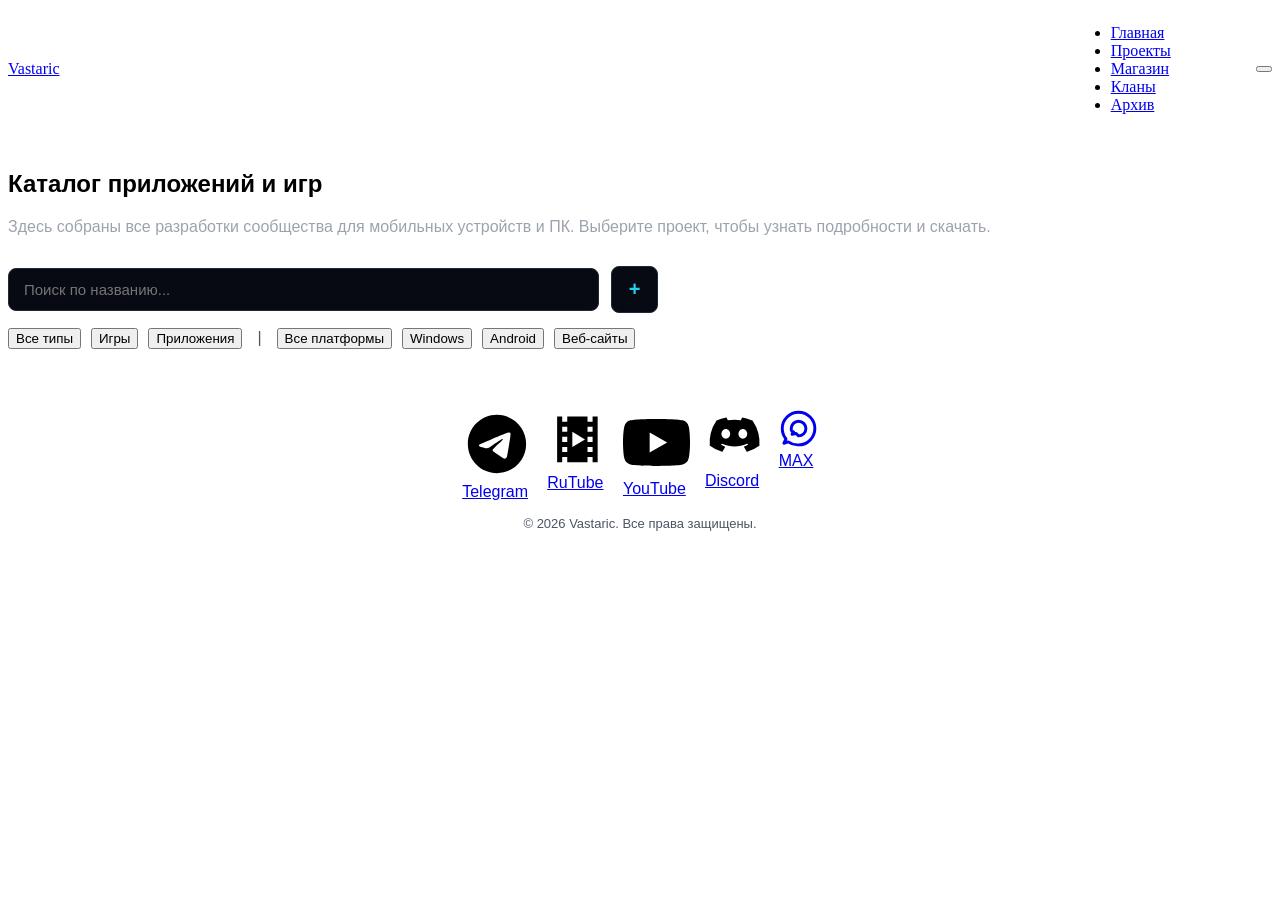
==== projects.html @ 5b7cc246 "Update projects.html" ====
<!DOCTYPE html>
<html lang="ru">
<head>
    <meta charset="UTF-8">
    <meta name="viewport" content="width=device-width, initial-scale=1.0">
    <title>Каталог приложений — Vastaric</title>
    <link rel="icon" type="image/png" href="favicon.png" />
    <link rel="stylesheet" href="styles.css">
    <link rel="stylesheet" href="css/social.css">
    <link rel="stylesheet" href="css/decorations.css">
    <link rel="manifest" href="manifest.json">
</head>
<body>

    <!-- НАВИГАЦИЯ (HEADER) — ИСПРАВЛЕННЫЙ ИДЕАЛЬНЫЙ ВАРИАНТ -->
    <header>
        <div class="container header-wrapper" style="display: flex; justify-content: space-between; align-items: center; position: relative;">
            
            <!-- Левая часть: Логотип -->
            <a href="index.html" class="logo">Vastaric</a>
            
            <!-- Правая часть: Меню и Аватарки -->
            <div style="display: flex; align-items: center; gap: 20px;">
                
                <!-- Меню навигации -->
                <nav id="nav-menu">
                    <!-- Профиль для ТЕЛЕФОНОВ (виден только внутри шторки бургера) -->
                    <div class="menu-profile mobile-profile-block" style="display: none; align-items: center; gap: 10px; padding-bottom: 20px; border-bottom: 1px solid #1f2937; margin-bottom: 20px; cursor: pointer;">
                        <span id="header-avatar-img-mobile"></span>
                        <span class="menu-username" id="header-username-mobile">Гость</span>
                    </div>
                    <ul>
                        <li><a href="index.html">Главная</a></li>
                        <li><a href="projects.html" class="active">Проекты</a></li>
                        <li><a href="marketplace.html">Магазин</a></li>
                        <li><a href="clans.html">Кланы</a></li>
                        <li><a href="https://kristallc.github.io/Archive/">Архив</a></li>
                    </ul>
                </nav>

                <!-- ПРОФИЛЬ ДЛЯ ПК (Красиво стоит справа от меню на больших экранах) -->
                <div class="pc-profile-block" id="user-profile-block" style="display: flex; align-items: center; gap: 10px; cursor: pointer;">
                    <span id="header-avatar-img-pc"></span>
                    <span class="menu-username" id="header-username" style="color: white; font-weight: bold; font-size: 14px;">Гость</span>
                </div>

                <!-- Кнопка Бургера (3 полоски для мобилок) -->
                <button class="burger-menu" id="burger-btn" aria-label="Открыть меню">
                    <span></span>
                    <span></span>
                    <span></span>
                    <span></span>
                </button>
            </div>
        </div>
    </header>

    <!-- ХАБ ПРИЛОЖЕНИЙ -->
    <div class="container" style="margin-top: 40px; margin-bottom: 60px; font-family: sans-serif;">
        <h2 class="section-title">Каталог приложений и игр</h2>
        <p style="color: #9ca3af; margin-bottom: 30px;">Здесь собраны все разработки сообщества для мобильных устройств и ПК. Выберите проект, чтобы узнать подробности и скачать.</p>

        <!-- ПАНЕЛЬ ПОИСКА И ФИЛЬТРОВ -->
        <div class="filter-panel" style="margin-bottom: 30px; display: flex; flex-direction: column; gap: 15px; font-family: sans-serif;">

            <!-- Строка текстового поиска И СОВРЕМЕННАЯ КНОПКА-ПЛЮС -->
            <div style="display: flex; align-items: center; gap: 12px; width: 100%; max-width: 650px;">
                <input type="text" id="search-input" placeholder="Поиск по названию..." style="flex-grow: 1; padding: 12px 15px; background-color: #070a12; border: 1px solid #1f2937; color: white; border-radius: 8px; font-size: 15px; outline: none; transition: border-color 0.3s; box-sizing: border-box;">
                
                <a href="https://forms.gle/2n77WhnxKWFDs7wy7" target="_blank" class="add-project-btn" title="Опубликовать свой проект" style="display: flex; align-items: center; justify-content: center; width: 45px; height: 45px; background-color: #070a12; border: 1px solid #1f2937; color: #22d3ee; border-radius: 8px; font-size: 20px; font-weight: bold; text-decoration: none; transition: 0.2s; box-shadow: 0 0 10px rgba(34, 211, 238, 0.02); flex-shrink: 0;">
                    +
                </a>
            </div>

            <!-- Кнопки-фильтры -->
            <div class="filter-group" style="display: flex; flex-wrap: wrap; gap: 10px;">
                <!-- Фильтры по типу -->
                <button class="filter-btn active" data-filter-type="all">Все типы</button>
                <button class="filter-btn" data-filter-type="game">Игры</button>
                <button class="filter-btn" data-filter-type="app">Приложения</button>

                <span style="color: #4b5563; align-self: center; margin: 0 5px;">|</span>

                <!-- Фильтры по платформе -->
                <button class="filter-btn active" data-filter-plat="all">Все платформы</button>
                <button class="filter-btn" data-filter-plat="windows">Windows</button>
                <button class="filter-btn" data-filter-plat="android">Android</button>
                <button class="filter-btn" data-filter-plat="site">Веб-сайты</button>
            </div>
        </div>

        <!-- Сетка карточек -->
        <div class="grid" id="projects-grid"></div>
    </div>

    <!-- ПОДВАЛ САЙТА (FOOTER) -->
    <footer>
        <div class="container footer-content" style="display: flex; flex-direction: column; align-items: center; gap: 15px; font-family: sans-serif;">

            <!-- Кнопки социальных сетей -->
            <div class="social-links" style="display: flex; flex-wrap: wrap; justify-content: center; gap: 15px;">

                <!-- Telegram -->
                <a href="https://t.me/kristall_official20" target="_blank" class="social-btn tg-btn" title="Канал в Telegram">
                    <svg viewBox="0 0 24 24"><path d="M12 2C6.48 2 2 6.48 2 12s4.48 10 10 10 10-4.48 10-10S17.52 2 12 2zm4.64 6.8c-.15 1.58-.8 5.42-1.13 7.19-.14.75-.42 1-.68 1.03-.58.05-1.02-.38-1.58-.75-.88-.58-1.38-.94-2.23-1.5-.99-.65-.35-1.01.22-1.59.15-.15 2.71-2.48 2.76-2.69a.2.2 0 0 0-.05-.18c-.06-.05-.14-.03-.21-.02-.09.02-1.49.95-4.22 2.79-.4.27-.76.41-1.08.4-.36-.01-1.04-.2-1.55-.37-.63-.2-1.12-.31-1.08-.66.02-.18.27-.36.74-.55 2.92-1.27 4.86-2.11 5.83-2.51 2.78-1.16 3.35-1.36 3.73-1.36.08 0 .27.02.39.12.1.08.13.19.14.27-.01.06.01.24 0 .38z"/></svg>
                    Telegram
                </a>

                <!-- RuTube -->
                <a href="https://rutube.ru/channel/33194879" target="_blank" class="social-btn rt-btn" title="Канал на RuTube">
                    <svg viewBox="0 0 24 24"><path d="M18 3v2h-2V3H8v2H6V3H4v18h2v-2h2v2h8v-2h2v2h2V3h-2zM8 17H6v-2h2v2zm0-4H6v-2h2v2zm0-4H6V7h2v2zm10 8h-2v-2h2v2zm0-4h-2v-2h2v2zm0-4h-2V7h2v2zM10 9l5 3-5 3V9z"/></svg>
                    RuTube
                </a>

                <!-- YouTube -->
                <a href="https://www.youtube.com/@kristall.officiallYT" target="_blank" class="social-btn yt-btn" title="Канал на YouTube">
                    <svg viewBox="0 0 24 24"><path d="M23.498 6.186a3.016 3.016 0 0 0-2.122-2.136C19.505 3.545 12 3.545 12 3.545s-7.505 0-9.377.505A3.017 3.017 0 0 0 .502 6.186C0 8.07 0 12 0 12s0 3.88.502 5.764a3.016 3.016 0 0 0 2.122 2.136c1.871.505 9.376.505 9.376.505s7.505 0 9.377-.505a3.015 3.015 0 0 0 2.122-2.136C24 15.88 24 12 24 12s0-3.93-.502-5.814zM9.545 15.568V8.432L15.818 12l-6.273 3.568z"/></svg>
                    YouTube
                </a>

                <!-- Discord -->
                <a href="https://discord.gg/wHtpgGZUa" target="_blank" class="social-btn dc-btn" title="Наш сервер Discord">
                    <svg viewBox="0 0 24 24"><path d="M19.27 4.73a16.14 16.14 0 0 0-3.97-1.23.13.13 0 0 0-.14.07c-.17.31-.37.72-.5 1.03a14.9 14.9 0 0 0-5.32 0 9.77 9.77 0 0 0-.52-1.03.13.13 0 0 0-.14-.07 16.14 16.14 0 0 0-3.97 1.23.13.13 0 0 0-.06.05A16.18 16.18 0 0 0 1.95 14.9a.15.15 0 0 0 .06.1 16.42 16.42 0 0 0 4.96 2.5.14.14 0 0 0 .15-.05c.42-.58.8-1.2 1.12-1.86a.14.14 0 0 0-.07-.2 10.84 10.84 0 0 1-1.51-.72.15.15 0 0 1-.01-.24c.1-.07.2-.15.3-.23a.13.13 0 0 1 .14-.02c3.27 1.5 6.8 1.5 10.02 0a.13.13 0 0 1 .14.02c.1.08.2.16.3.23a.15.15 0 0 1-.01.24 9.8 9.8 0 0 1-1.51.71.14.14 0 0 0-.07.2c.33.66.7 1.28 1.12 1.86a.14.14 0 0 0 .15.05 16.34 16.34 0 0 0 4.97-2.5.15.15 0 0 0 .06-.1 16.18 16.18 0 0 0-2.77-10.12.12.12 0 0 0-.06-.05zM8.52 12.17c-.98 0-1.79-.9-1.79-2s.8-2 1.79-2 1.79.9 1.79 2-.8 2-1.79 2zm6.96 0c-.98 0-1.79-.9-1.79-2s.8-2 1.79-2 1.79.9 1.79 2-.8 2-1.79 2z"/></svg>
                    Discord
                </a>
                
                <!-- MAX -->
                <a href="https://max.ru/join/QDrD5L_pHnzSSzXfVB5rnBnu8Hh9Vn0X8IVQMDAHbcg" target="_blank" class="social-btn max-btn" title="Канал в MAX">
                    <svg viewBox="0 0 24 24" fill="none" stroke="currentColor" stroke-width="1.8" stroke-linecap="round" stroke-linejoin="round">
                        <path d="M12 22c5.523 0 10-4.477 10-10S17.523 2 12 2 2 6.477 2 12c0 2.41.85 4.62 2.27 6.35L3 21l2.65-.82A9.941 9.941 0 0 0 12 22z"/>
                        <path d="M12 16.5c2.485 0 4.5-2.015 4.5-4.5S14.485 7.5 12 7.5s-4.5 2.015-4.5 4.5.6 1.4 1.5 2.2l-1 1.3 2.5-.5z"/>
                    </svg>
                    MAX
                </a>                

            </div>

            <!-- Текст копирайта -->
            <p style="margin: 0; color: #4b5563; font-size: 13px; text-align: center;">&copy; 2026 Vastaric. Все права защищены.</p>
        </div>
    </footer>

    <!-- СВЯЗКА СКРИПТОВ -->
    <script src="js/core.js"></script>
    <script src="js/content.js"></script>
    <script src="js/interface.js"></script>
    <script src="js/app.js"></script>

</body>
</html>
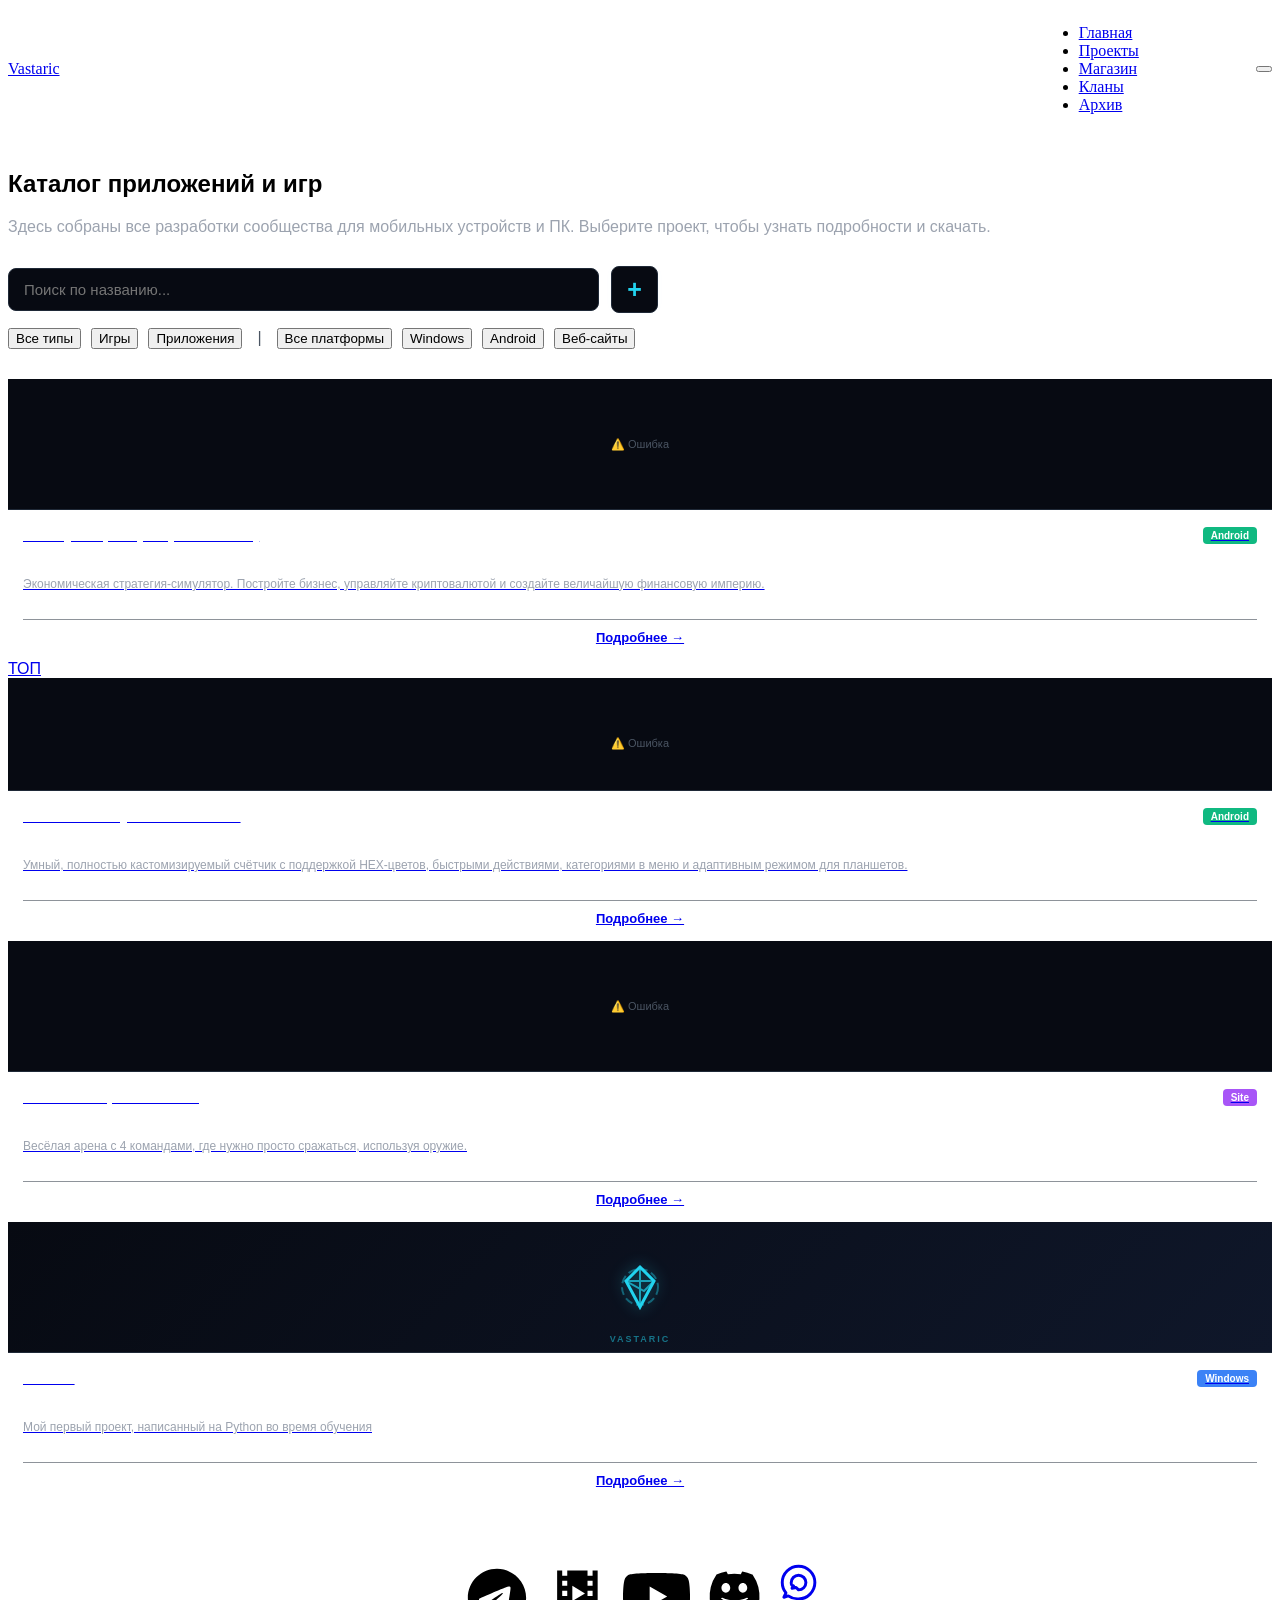
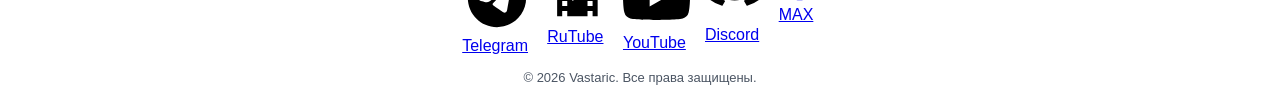
==== commit ff3c87e7: "Update projects.html" ====
--- a/projects.html
+++ b/projects.html
@@ -67,7 +67,7 @@
             <div style="display: flex; align-items: center; gap: 12px; width: 100%; max-width: 650px;">
                 <input type="text" id="search-input" placeholder="Поиск по названию..." style="flex-grow: 1; padding: 12px 15px; background-color: #070a12; border: 1px solid #1f2937; color: white; border-radius: 8px; font-size: 15px; outline: none; transition: border-color 0.3s; box-sizing: border-box;">
                 
-                <a href="https://forms.gle/2n77WhnxKWFDs7wy7" target="_blank" class="add-project-btn" title="Опубликовать свой проект" style="display: flex; align-items: center; justify-content: center; width: 45px; height: 45px; background-color: #070a12; border: 1px solid #1f2937; color: #22d3ee; border-radius: 8px; font-size: 20px; font-weight: bold; text-decoration: none; transition: 0.2s; box-shadow: 0 0 10px rgba(34, 211, 238, 0.02); flex-shrink: 0;">
+                <a href="https://forms.gle/2n77WhnxKWFDs7wy7" target="_blank" class="add-project-btn" title="Опубликовать свой проект" style="display: flex; align-items: center; justify-content: center; width: 45px; height: 45px; background-color: #070a12; border: 1px solid #1f2937; color: #22d3ee; border-radius: 8px; font-size: 25px; font-weight: bold; text-decoration: none; transition: 0.2s; box-shadow: 0 0 10px rgba(34, 211, 238, 0.02); flex-shrink: 0;">
                     +
                 </a>
             </div>
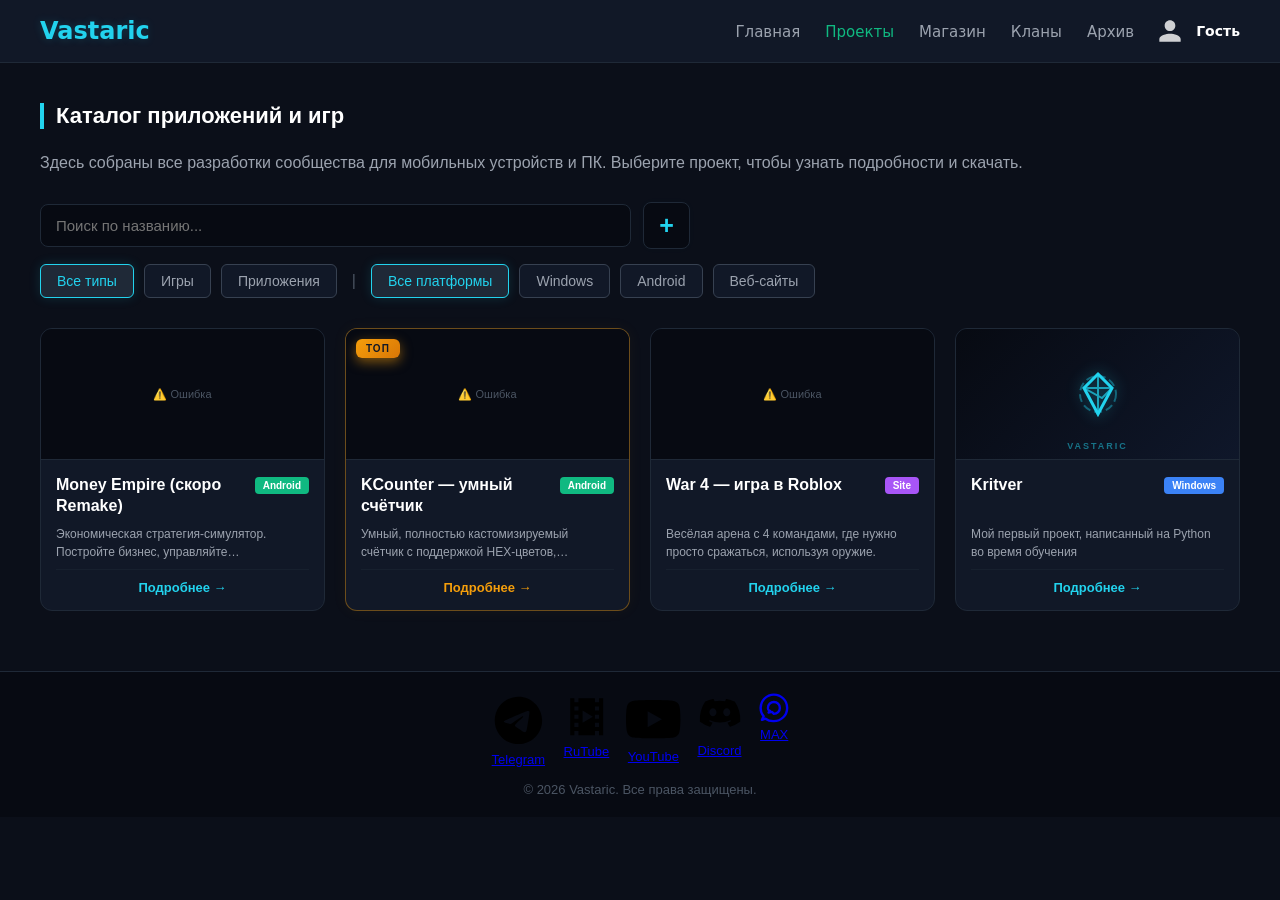
==== commit 3c9916ee: "Update projects.html" ====
--- a/projects.html
+++ b/projects.html
@@ -8,6 +8,7 @@
     <link rel="stylesheet" href="styles.css">
     <link rel="stylesheet" href="css/social.css">
     <link rel="stylesheet" href="css/decorations.css">
+    <link rel="stylesheet" href="css/catalog.css">
     <link rel="manifest" href="manifest.json">
 </head>
 <body>
--- a/styles.css
+++ b/styles.css
@@ -0,0 +1,452 @@
+/* ==========================================================================
+   1. БАЗОВЫЕ СБРОСЫ И ГЛОБАЛЬНЫЕ СТИЛИ ФОНА
+   ========================================================================== */
+body {
+    background-color: #0b0f19;
+    color: #e5e7eb;
+    font-family: 'Segoe UI', system-ui, sans-serif;
+    margin: 0;
+    padding: 0;
+    animation: spaceGlow 15s ease-in-out infinite alternate;
+}
+
+.container {
+    max-width: 1200px;
+    margin: 0 auto;
+    padding: 0 20px;
+}
+
+@keyframes spaceGlow {
+    0% { background-color: #0b0f19; }
+    50% { background-color: #0a0d14; box-shadow: inset 0 0 100px rgba(34, 211, 238, 0.02); }
+    100% { background-color: #0d0914; box-shadow: inset 0 0 100px rgba(168, 85, 247, 0.01); }
+}
+
+/* ==========================================================================
+   2. ШАПКА САЙТА И МЕНЮ НАВИГАЦИИ (ПК-ВЕРСИЯ)
+   ========================================================================== */
+header {
+    background-color: #111827;
+    border-bottom: 1px solid #1f2937;
+    padding: 15px 0;
+    position: sticky;
+    top: 0;
+    z-index: 100;
+}
+
+.header-wrapper {
+    display: flex;
+    justify-content: space-between;
+    align-items: center;
+}
+
+.logo {
+    font-size: 24px;
+    font-weight: bold;
+    color: #22d3ee;
+    text-decoration: none;
+    text-shadow: 0 0 10px rgba(34, 211, 238, 0.2);
+}
+
+nav ul {
+    list-style: none;
+    display: flex;
+    gap: 25px;
+    margin: 0;
+    padding: 0;
+}
+
+nav a {
+    color: #9ca3af;
+    text-decoration: none;
+    font-weight: 500;
+    font-size: 15px;
+    transition: color 0.3s;
+}
+
+nav a:hover, nav a.active {
+    color: #10b981;
+}
+
+/* Кнопка бургера (Общие базовые стили) */
+.burger-menu {
+    display: none;
+    flex-direction: column;
+    justify-content: space-between;
+    width: 24px;
+    height: 18px;
+    background: transparent;
+    border: none;
+    cursor: pointer;
+    padding: 0;
+    z-index: 110;
+}
+
+.burger-menu span {
+    width: 100%;
+    height: 2px;
+    background-color: white;
+    transition: all 0.3s ease;
+}
+
+/* Мобильный профиль внутри шторки меню */
+.menu-profile {
+    display: none;
+    align-items: center;
+    gap: 12px;
+    padding-bottom: 20px;
+    border-bottom: 1px solid #1f2937;
+    margin-bottom: 25px;
+}
+
+.menu-avatar {
+    width: 45px;
+    height: 45px;
+    border-radius: 50%;
+    border: 2px solid #22d3ee;
+    object-fit: cover;
+}
+
+.menu-username {
+    font-weight: bold;
+    color: white;
+    font-size: 16px;
+}
+
+/* ==========================================================================
+   3. ГЛАВНЫЙ МАКЕТ ХАБА, БАННЕРЫ И СЕКЦИИ
+   ========================================================================== */
+.hero {
+    text-align: center;
+    padding: 50px 0;
+    background: linear-gradient(180deg, #111827 0%, #0b0f19 100%);
+}
+
+.hero h1 {
+    font-size: 40px;
+    margin-bottom: 10px;
+}
+
+.hero h1 span { 
+    color: #22d3ee; 
+}
+
+.hero p {
+    color: #9ca3af;
+    max-width: 600px;
+    margin: 0 auto;
+    font-size: 15px;
+    line-height: 1.6;
+}
+
+.main-layout {
+    display: flex;
+    gap: 40px;
+    margin-top: 30px;
+    margin-bottom: 60px;
+}
+
+.projects-section { flex: 2; }
+.news-section { flex: 1; min-width: 300px; }
+
+.section-title {
+    font-size: 22px;
+    color: white;
+    border-left: 4px solid #22d3ee;
+    padding-left: 12px;
+    margin-bottom: 25px;
+}
+
+.grid {
+    display: grid;
+    grid-template-columns: repeat(auto-fill, minmax(280px, 1fr));
+    gap: 20px;
+}
+
+/* ==========================================================================
+   4. ПОИСК, ФИЛЬТРЫ И ДИНАМИЧЕСКИЕ ТОАСТЫ-УВЕДОМЛЕНИЯ
+   ========================================================================== */
+#search-input:focus {
+    border-color: #22d3ee !important;
+    box-shadow: 0 0 10px rgba(34, 211, 238, 0.2);
+    outline: none;
+}
+
+.filter-btn {
+    background-color: #111827;
+    border: 1px solid #374151;
+    color: #9ca3af;
+    padding: 8px 16px;
+    border-radius: 6px;
+    font-size: 14px;
+    font-weight: 500;
+    cursor: pointer;
+    transition: all 0.2s ease;
+}
+
+.filter-btn:hover {
+    color: white;
+    border-color: #9ca3af;
+}
+
+.filter-btn.active {
+    background-color: #1f2937;
+    color: #22d3ee;
+    border-color: #22d3ee;
+    box-shadow: 0 0 12px rgba(34, 211, 238, 0.15);
+}
+
+.add-project-btn:hover {
+    border-color: #22d3ee !important;
+    background-color: #111827 !important;
+    box-shadow: 0 0 15px rgba(34, 211, 238, 0.25) !important;
+    transform: scale(1.05);
+}
+
+#kristall-toast {
+    position: fixed;
+    top: -100px;
+    left: 50%;
+    transform: translateX(-50%);
+    background-color: #111827;
+    border: 1px solid #22d3ee;
+    box-shadow: 0 0 20px rgba(34, 211, 238, 0.2);
+    color: white;
+    padding: 14px 28px;
+    border-radius: 8px;
+    font-family: sans-serif;
+    font-size: 14px;
+    font-weight: bold;
+    z-index: 9999;
+    transition: top 0.4s cubic-bezier(0.175, 0.885, 0.32, 1.275);
+    display: flex;
+    align-items: center;
+    gap: 10px;
+}
+
+#kristall-toast.show {
+    top: 25px;
+}
+
+#btn-daily-bonus:hover {
+    background-color: #10b981 !important;
+    color: #111827 !important;
+    box-shadow: 0 0 15px #10b981 !important;
+}
+
+#btn-lucky-chest:hover {
+    background-color: #f59e0b !important;
+    color: #111827 !important;
+    box-shadow: 0 0 15px #f59e0b !important;
+}
+
+/* ==========================================================================
+   5. МОДАЛЬНЫЕ ОКНА И АВТОРИЗАЦИЯ (KRISTALL ID)
+   ========================================================================== */
+.modal-overlay {
+    position: fixed;
+    top: 0;
+    left: 0;
+    width: 100%;
+    height: 100%;
+    background-color: rgba(11, 15, 25, 0.8);
+    backdrop-filter: blur(8px);
+    display: flex;
+    justify-content: center;
+    align-items: center;
+    z-index: 200;
+}
+
+.modal-content {
+    background-color: #111827;
+    border: 1px solid #374151;
+    border-radius: 12px;
+    padding: 30px;
+    width: 100%;
+    max-width: 400px;
+    position: relative;
+    box-shadow: 0 0 25px rgba(34, 211, 238, 0.15);
+    box-sizing: border-box;
+}
+
+.modal-close {
+    position: absolute;
+    top: 15px;
+    right: 15px;
+    background: transparent;
+    border: none;
+    color: #9ca3af;
+    font-size: 24px;
+    cursor: pointer;
+}
+
+.modal-close:hover { 
+    color: #ef4444; 
+}
+
+.modal-tabs {
+    display: flex;
+    gap: 15px;
+    margin-bottom: 25px;
+    border-bottom: 1px solid #1f2937;
+    padding-bottom: 10px;
+}
+
+.tab-btn {
+    background: transparent;
+    border: none;
+    color: #9ca3af;
+    font-size: 16px;
+    font-weight: 600;
+    cursor: pointer;
+    padding: 5px 10px;
+    transition: all 0.3s ease;
+}
+
+.tab-btn.active {
+    color: #22d3ee;
+    border-bottom: 2px solid #22d3ee;
+}
+
+.auth-form {
+    display: flex;
+    flex-direction: column;
+    gap: 15px;
+}
+
+.auth-form input {
+    padding: 12px;
+    background-color: #1f2937;
+    border: 1px solid #374151;
+    color: white;
+    border-radius: 6px;
+    font-size: 14px;
+    outline: none;
+    transition: border-color 0.3s;
+}
+
+.auth-form input:focus {
+    border-color: #22d3ee;
+    box-shadow: 0 0 10px rgba(34, 211, 238, 0.2);
+}
+
+.auth-submit-btn {
+    background-color: #10b981;
+    color: white;
+    border: none;
+    padding: 12px;
+    border-radius: 6px;
+    font-weight: bold;
+    font-size: 15px;
+    cursor: pointer;
+    transition: all 0.2s ease;
+}
+
+.auth-submit-btn:hover {
+    background-color: #059669;
+    box-shadow: 0 0 15px rgba(16, 185, 129, 0.3);
+}
+
+@media (min-width: 769px) {
+    .mobile-profile-block { display: none !important; }
+}
+
+@media (max-width: 768px) {
+    .pc-profile-block { display: none !important; }
+    .mobile-profile-block { display: flex !important; }
+}
+
+/* ==========================================================================
+   6. ПОДВАЛ И КОПИРАЙТЫ
+   ========================================================================== */
+footer {
+    background-color: #070a12;
+    border-top: 1px solid #1f2937;
+    padding: 20px 0;
+    text-align: center;
+    color: #4b5563;
+    font-size: 13px;
+}
+
+/* ==========================================================================
+   7. ЕДИНЫЙ СУПЕР-БЛОК АДАПТИВНОСТИ ДЛЯ СМАРТФОНОВ (Меньше 768px)
+   ========================================================================== */
+@media (max-width: 768px) {
+    .main-layout { 
+        flex-direction: column; 
+    }
+    
+    .hero h1 { 
+        font-size: 30px; 
+    }
+
+    .burger-menu {
+        display: flex;
+    }
+
+    nav {
+        position: fixed;
+        top: 0;
+        right: -100%;
+        width: 250px;
+        height: 100%;
+        background-color: #111827;
+        border-left: 1px solid #1f2937;
+        box-shadow: -10px 0 30px rgba(0, 0, 0, 0.5);
+        padding: 80px 20px 20px 20px;
+        box-sizing: border-box;
+        transition: right 0.3s cubic-bezier(0.4, 0, 0.2, 1);
+        z-index: 105;
+    }
+
+    nav.open {
+        right: 0;
+    }
+
+    nav ul {
+        flex-direction: column;
+        gap: 20px;
+    }
+
+    nav a {
+        font-size: 18px;
+        display: block;
+    }
+
+    .menu-profile {
+        display: flex;
+    }
+
+    .burger-menu.open span:nth-child(1) {
+        transform: rotate(45deg) translate(5px, 6px);
+    }
+    .burger-menu.open span:nth-child(2) {
+        opacity: 0;
+        transform: translateX(-10px);
+    }
+    .burger-menu.open span:nth-child(3) {
+        transform: rotate(-45deg) translate(5px, -6px);
+    }
+}
+
+/* ГЛОБАЛЬНЫЙ ЭФФЕКТ ЗАГРУЗКИ (SHIMMER) */
+.skeleton-shimmer {
+    position: relative;
+    overflow: hidden;
+    background-color: #111827;
+    background-image: linear-gradient(
+        90deg,
+        #111827 0%,
+        #1f2937 45%,
+        #2b3544 50%,
+        #1f2937 55%,
+        #111827 100%
+    );
+    background-size: 200% 100%;
+    animation: shimmer-wave 1.4s infinite linear;
+}
+
+@keyframes shimmer-wave {
+    0% { background-position: 200% 0; }
+    100% { background-position: -200% 0; }
+}
--- a/css/catalog.css
+++ b/css/catalog.css
@@ -0,0 +1,82 @@
+/* ==========================================================================
+   4. КАРТОЧКИ ПРОЕКТОВ
+   ========================================================================== */
+.project-card {
+    display: flex;
+    flex-direction: column;
+    justify-content: flex-start;
+    align-items: stretch;
+    overflow: hidden;
+    padding: 0 !important;
+    background: #111827 !important;
+    border: 1px solid #1f2937 !important;
+    border-radius: 12px !important;
+    text-decoration: none !important;
+    color: inherit;
+    transition: border-color 0.25s, box-shadow 0.25s, transform 0.25s !important;
+}
+
+.project-card:hover {
+    transform: translateY(-5px) !important;
+    box-shadow: 0 12px 25px rgba(34, 211, 238, 0.15) !important;
+    border-color: #22d3ee !important;
+}
+
+.project-card:hover .card-cover-img {
+    transform: scale(1.06) !important;
+}
+
+.card-header {
+    display: flex;
+    justify-content: space-between;
+    align-items: center;
+}
+
+.card-header h3 { margin: 0; color: white; font-size: 18px; }
+
+.badge {
+    background-color: #10b981;
+    color: white;
+    padding: 3px 8px;
+    border-radius: 5px;
+    font-size: 11px;
+    font-weight: bold;
+}
+
+.card-desc { color: #9ca3af; font-size: 14px; line-height: 1.5; margin: 15px 0; }
+.card-footer { color: #22d3ee; font-size: 13px; text-align: right; font-weight: 500; }
+
+/* Особое золотое премиум-выделение для Избранных проектов */
+.project-card.is-featured {
+    border-color: rgba(245, 158, 11, 0.4) !important;
+    box-shadow: 0 0 15px rgba(245, 158, 11, 0.05);
+    position: relative;
+}
+
+/* При наведении золотая карточка начинает сиять в полную силу */
+.project-card.is-featured:hover {
+    border-color: #f59e0b !important;
+    box-shadow: 0 12px 25px rgba(245, 158, 11, 0.25) !important;
+}
+
+/* Превращаем "ТОП" в парящий ярлык поверх обложки */
+.featured-badge {
+    position: absolute;
+    top: 10px;
+    left: 10px;
+    z-index: 10;
+    background: linear-gradient(135deg, #f59e0b 0%, #d97706 100%) !important;
+    color: #111827 !important;
+    padding: 4px 10px;
+    border-radius: 6px;
+    font-size: 10px;
+    font-weight: 900;
+    text-transform: uppercase;
+    letter-spacing: 1px;
+    box-shadow: 0 4px 12px rgba(245, 158, 11, 0.5);
+}
+
+/* Меняем цвет "Подробнее" у золотых карточек для идеального сочетания */
+.project-card.is-featured .card-footer {
+    color: #f59e0b !important;
+}
